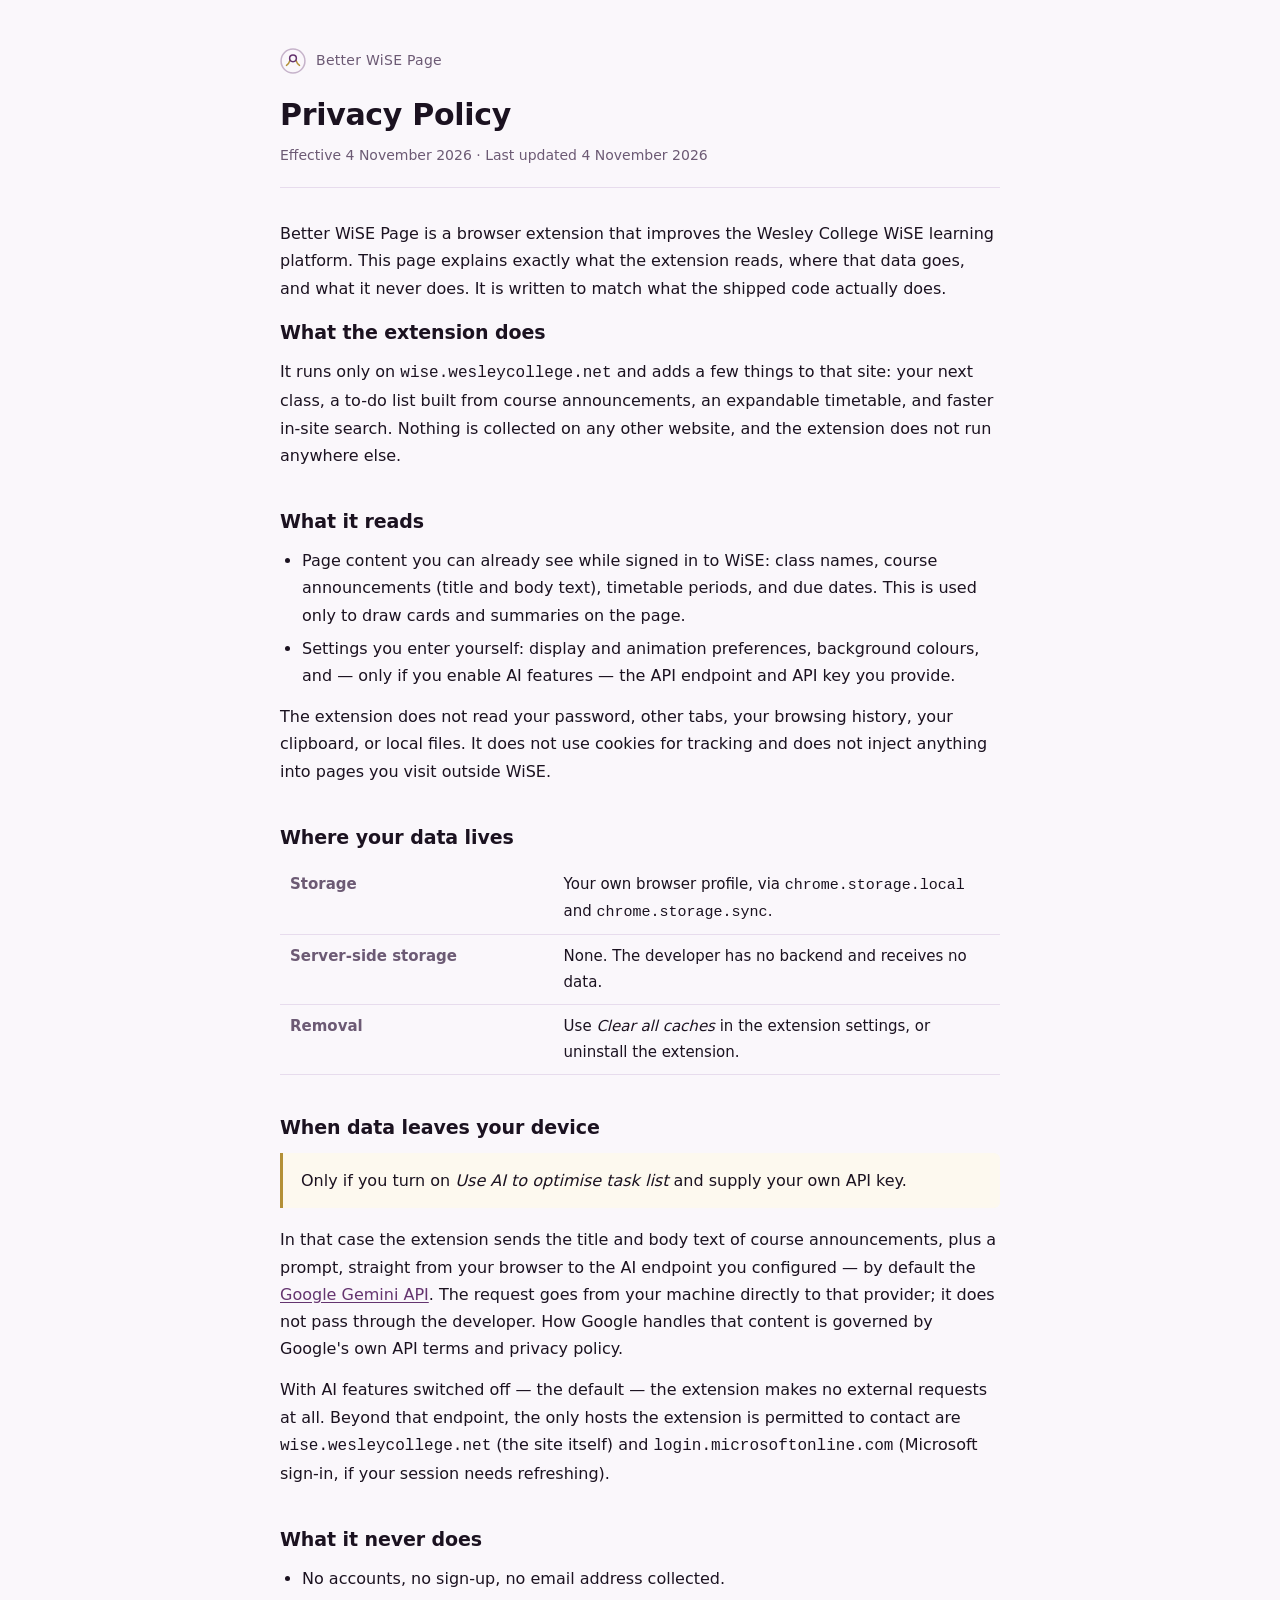
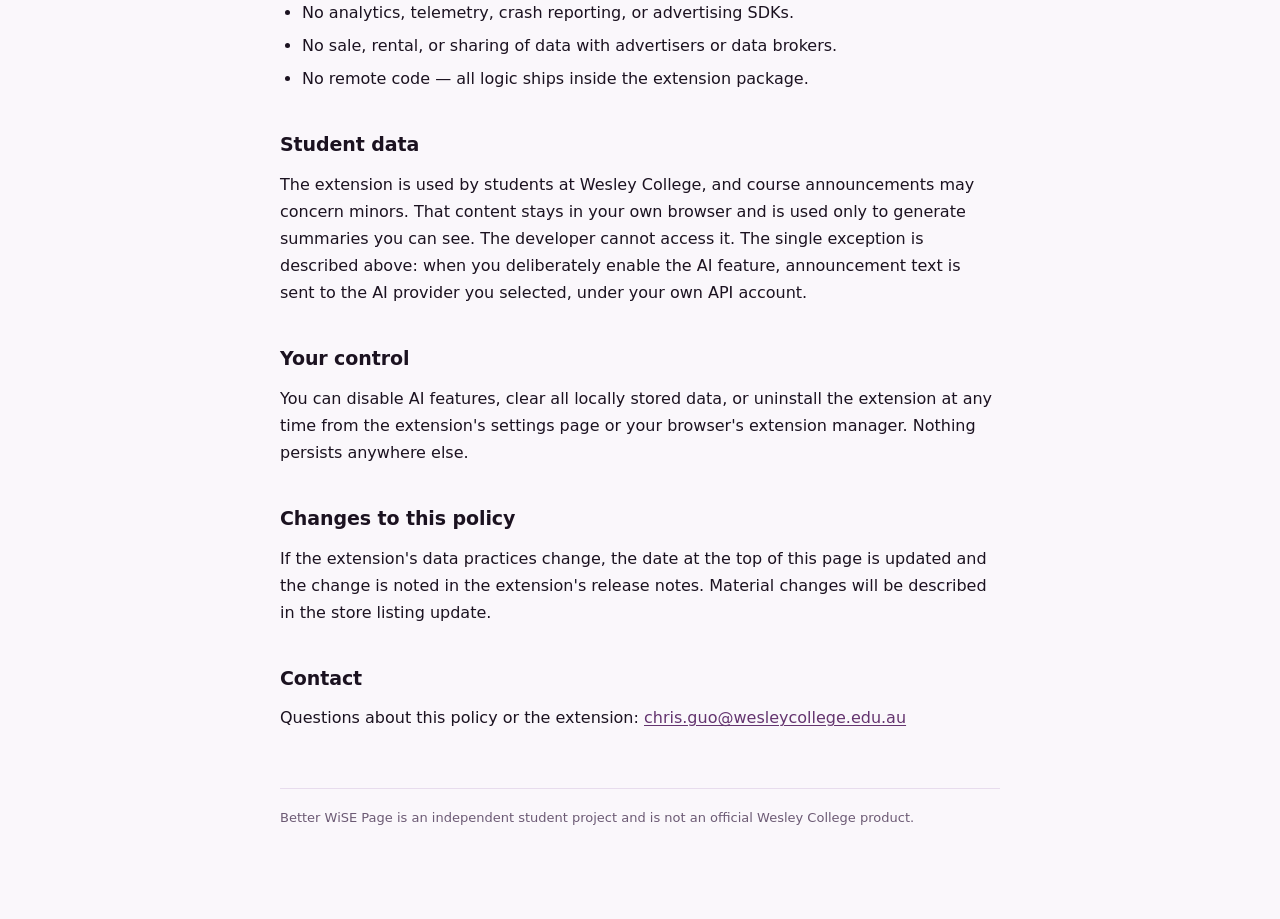
==== privacy.html @ 4843b7ac "Add privacy.html" ====
<!doctype html>
<html lang="en">
<head>
<meta charset="utf-8" />
<meta name="viewport" content="width=device-width, initial-scale=1" />
<title>Better WiSE Page — Privacy Policy</title>
<meta name="description" content="Privacy policy for the Better WiSE Page browser extension." />
<style>
  :root{
    --purple:#64346f; --purple-d:#4a2452; --gold:#b39037;
    --ink:#1b1220; --muted:#6c5a74; --line:#e7dced; --bg:#faf7fb;
  }
  *{box-sizing:border-box}
  html{-webkit-text-size-adjust:100%}
  body{
    margin:0; background:var(--bg); color:var(--ink);
    font:16px/1.7 ui-sans-serif,system-ui,-apple-system,"Segoe UI",Roboto,"Helvetica Neue",Arial,sans-serif;
    padding:48px 20px 96px;
  }
  main{max-width:720px;margin:0 auto}
  header{border-bottom:1px solid var(--line);padding-bottom:20px;margin-bottom:32px}
  .mark{display:flex;align-items:center;gap:10px;margin-bottom:22px}
  .mark svg{width:26px;height:26px;flex:none}
  .mark span{font-size:14px;letter-spacing:.02em;color:var(--muted)}
  h1{font-size:30px;line-height:1.25;margin:0 0 10px;letter-spacing:-.01em}
  .meta{margin:0;font-size:14px;color:var(--muted)}
  h2{font-size:19px;margin:36px 0 10px;letter-spacing:-.005em}
  h2:first-of-type{margin-top:0}
  p{margin:0 0 14px}
  ul{margin:0 0 14px;padding-left:22px}
  li{margin-bottom:6px}
  a{color:var(--purple);text-underline-offset:2px}
  a:hover{color:var(--purple-d)}
  .callout{
    border-left:3px solid var(--gold); background:#fdf9ef;
    padding:14px 18px; margin:0 0 18px; border-radius:0 6px 6px 0;
  }
  .callout p:last-child{margin-bottom:0}
  table{border-collapse:collapse;width:100%;margin:0 0 18px;font-size:15px}
  th,td{text-align:left;padding:9px 10px;border-bottom:1px solid var(--line);vertical-align:top}
  th{color:var(--muted);font-weight:600;width:38%}
  footer{margin-top:56px;padding-top:18px;border-top:1px solid var(--line);font-size:13px;color:var(--muted)}
  @media (prefers-color-scheme: dark){
    :root{--ink:#f2ecf5;--muted:#a99bb2;--line:#3a2c40;--bg:#171019}
    a{color:#d9b3e6}
    .callout{background:#221722;border-left-color:#cda955}
  }
</style>
</head>
<body>
<main>
  <header>
    <div class="mark">
      <svg viewBox="0 0 24 24" fill="none" aria-hidden="true">
        <circle cx="12" cy="12" r="11" stroke="#64346f" stroke-width="1.4" opacity=".35"/>
        <path d="M6 16c1.6-1 2.6-2.6 3.2-4.6M18 16c-1.6-1-2.6-2.6-3.2-4.6" stroke="#b39037" stroke-width="1.4" stroke-linecap="round"/>
        <circle cx="12" cy="9.5" r="3.1" stroke="#64346f" stroke-width="1.4"/>
      </svg>
      <span>Better WiSE Page</span>
    </div>
    <h1>Privacy Policy</h1>
    <p class="meta">Effective 4 November 2026 &middot; Last updated 4 November 2026</p>
  </header>

  <p>Better WiSE Page is a browser extension that improves the Wesley College WiSE learning platform.
  This page explains exactly what the extension reads, where that data goes, and what it never does.
  It is written to match what the shipped code actually does.</p>

  <h2>What the extension does</h2>
  <p>It runs only on <code>wise.wesleycollege.net</code> and adds a few things to that site: your next class,
  a to-do list built from course announcements, an expandable timetable, and faster in-site search.
  Nothing is collected on any other website, and the extension does not run anywhere else.</p>

  <h2>What it reads</h2>
  <ul>
    <li>Page content you can already see while signed in to WiSE: class names, course announcements
      (title and body text), timetable periods, and due dates. This is used only to draw cards and summaries on the page.</li>
    <li>Settings you enter yourself: display and animation preferences, background colours, and — only if you
      enable AI features — the API endpoint and API key you provide.</li>
  </ul>
  <p>The extension does not read your password, other tabs, your browsing history, your clipboard, or local files.
  It does not use cookies for tracking and does not inject anything into pages you visit outside WiSE.</p>

  <h2>Where your data lives</h2>
  <table>
    <tr><th>Storage</th><td>Your own browser profile, via <code>chrome.storage.local</code> and <code>chrome.storage.sync</code>.</td></tr>
    <tr><th>Server-side storage</th><td>None. The developer has no backend and receives no data.</td></tr>
    <tr><th>Removal</th><td>Use <em>Clear all caches</em> in the extension settings, or uninstall the extension.</td></tr>
  </table>

  <h2>When data leaves your device</h2>
  <div class="callout">
    <p>Only if you turn on <em>Use AI to optimise task list</em> and supply your own API key.</p>
  </div>
  <p>In that case the extension sends the title and body text of course announcements, plus a prompt,
  straight from your browser to the AI endpoint you configured — by default the
  <a href="https://ai.google.dev/gemini-api/terms" rel="noopener">Google Gemini API</a>. The request goes
  from your machine directly to that provider; it does not pass through the developer. How Google handles
  that content is governed by Google's own API terms and privacy policy.</p>
  <p>With AI features switched off — the default — the extension makes no external requests at all.
  Beyond that endpoint, the only hosts the extension is permitted to contact are
  <code>wise.wesleycollege.net</code> (the site itself) and <code>login.microsoftonline.com</code>
  (Microsoft sign-in, if your session needs refreshing).</p>

  <h2>What it never does</h2>
  <ul>
    <li>No accounts, no sign-up, no email address collected.</li>
    <li>No analytics, telemetry, crash reporting, or advertising SDKs.</li>
    <li>No sale, rental, or sharing of data with advertisers or data brokers.</li>
    <li>No remote code — all logic ships inside the extension package.</li>
  </ul>

  <h2>Student data</h2>
  <p>The extension is used by students at Wesley College, and course announcements may concern minors.
  That content stays in your own browser and is used only to generate summaries you can see.
  The developer cannot access it. The single exception is described above: when you deliberately enable
  the AI feature, announcement text is sent to the AI provider you selected, under your own API account.</p>

  <h2>Your control</h2>
  <p>You can disable AI features, clear all locally stored data, or uninstall the extension at any time from
  the extension's settings page or your browser's extension manager. Nothing persists anywhere else.</p>

  <h2>Changes to this policy</h2>
  <p>If the extension's data practices change, the date at the top of this page is updated and the change is
  noted in the extension's release notes. Material changes will be described in the store listing update.</p>

  <h2>Contact</h2>
  <p>Questions about this policy or the extension: <a href="mailto:chris.guo@wesleycollege.edu.au">chris.guo@wesleycollege.edu.au</a></p>

  <footer>
    Better WiSE Page is an independent student project and is not an official Wesley College product.
  </footer>
</main>
</body>
</html>
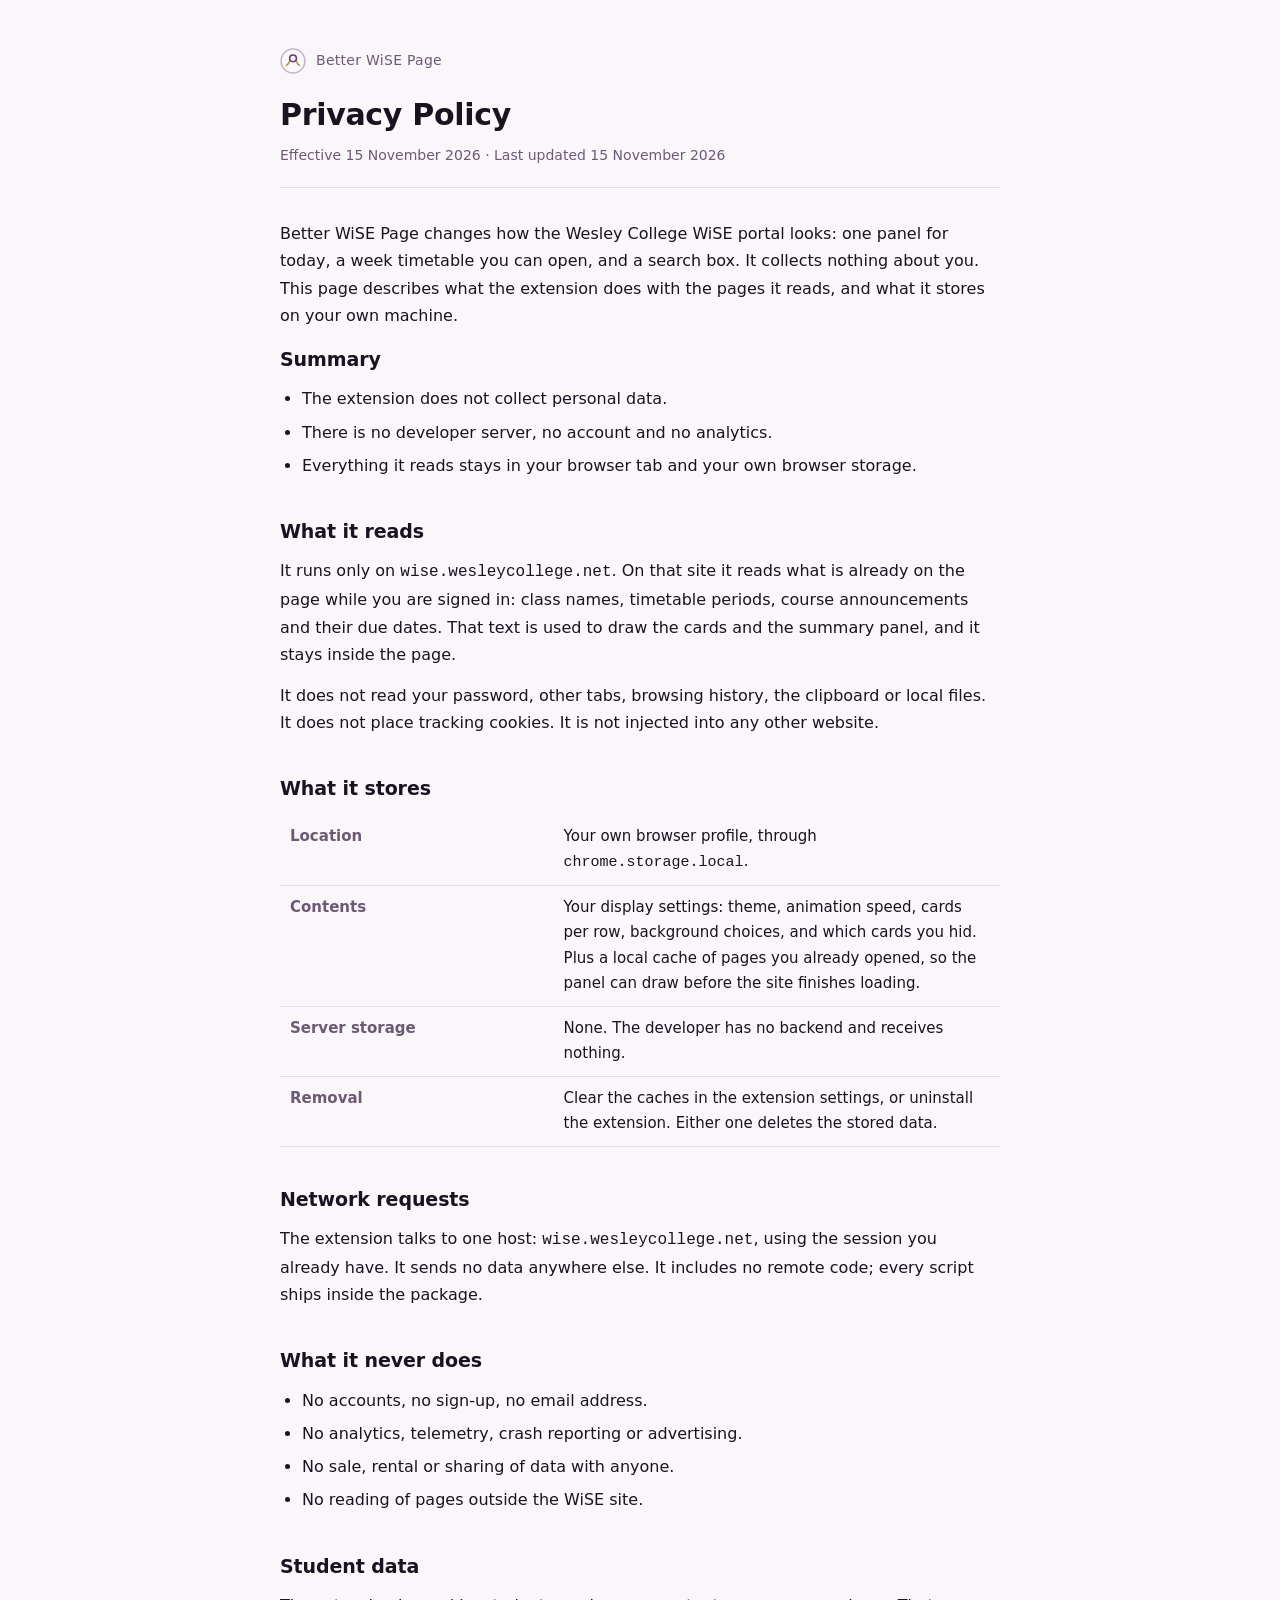
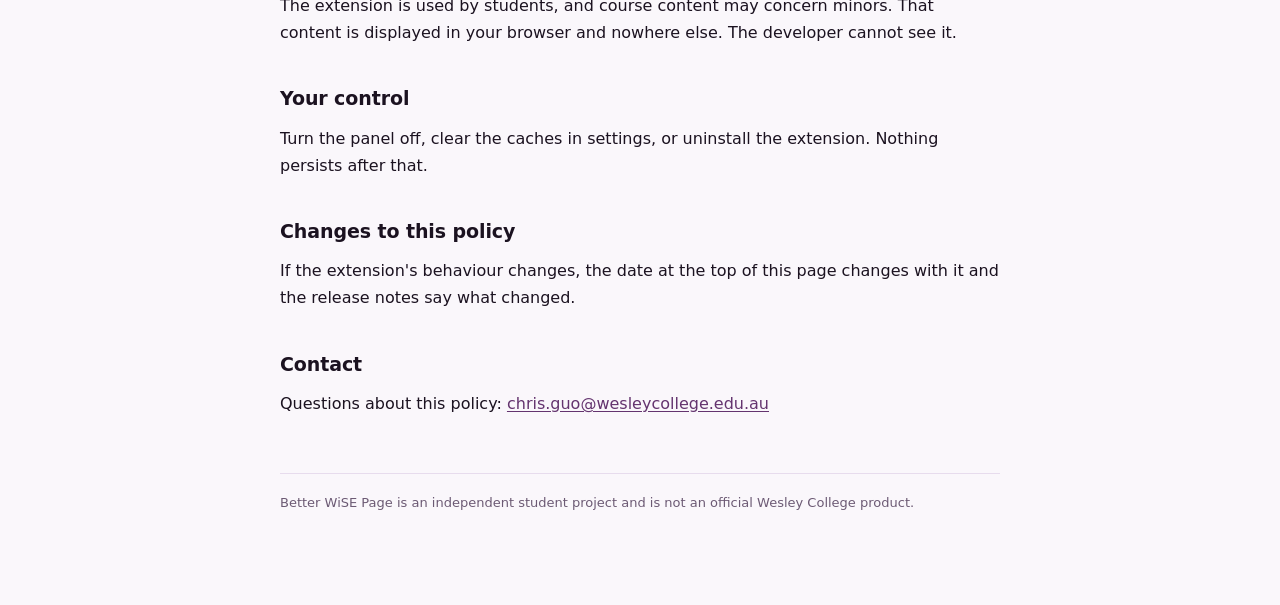
==== commit 0a4ff9ad: "0.1.3: three-segment version, privacy and landing pages without AI wording" ====
--- a/privacy.html
+++ b/privacy.html
@@ -59,73 +59,63 @@
       <span>Better WiSE Page</span>
     </div>
     <h1>Privacy Policy</h1>
-    <p class="meta">Effective 4 November 2026 &middot; Last updated 4 November 2026</p>
+    <p class="meta">Effective 15 November 2026 &middot; Last updated 15 November 2026</p>
   </header>
 
-  <p>Better WiSE Page is a browser extension that improves the Wesley College WiSE learning platform.
-  This page explains exactly what the extension reads, where that data goes, and what it never does.
-  It is written to match what the shipped code actually does.</p>
+  <p>Better WiSE Page changes how the Wesley College WiSE portal looks: one panel for today, a week timetable
+  you can open, and a search box. It collects nothing about you. This page describes what the extension does
+  with the pages it reads, and what it stores on your own machine.</p>
 
-  <h2>What the extension does</h2>
-  <p>It runs only on <code>wise.wesleycollege.net</code> and adds a few things to that site: your next class,
-  a to-do list built from course announcements, an expandable timetable, and faster in-site search.
-  Nothing is collected on any other website, and the extension does not run anywhere else.</p>
+  <h2>Summary</h2>
+  <ul>
+    <li>The extension does not collect personal data.</li>
+    <li>There is no developer server, no account and no analytics.</li>
+    <li>Everything it reads stays in your browser tab and your own browser storage.</li>
+  </ul>
 
   <h2>What it reads</h2>
-  <ul>
-    <li>Page content you can already see while signed in to WiSE: class names, course announcements
-      (title and body text), timetable periods, and due dates. This is used only to draw cards and summaries on the page.</li>
-    <li>Settings you enter yourself: display and animation preferences, background colours, and — only if you
-      enable AI features — the API endpoint and API key you provide.</li>
-  </ul>
-  <p>The extension does not read your password, other tabs, your browsing history, your clipboard, or local files.
-  It does not use cookies for tracking and does not inject anything into pages you visit outside WiSE.</p>
+  <p>It runs only on <code>wise.wesleycollege.net</code>. On that site it reads what is already on the page
+  while you are signed in: class names, timetable periods, course announcements and their due dates.
+  That text is used to draw the cards and the summary panel, and it stays inside the page.</p>
+  <p>It does not read your password, other tabs, browsing history, the clipboard or local files. It does not
+  place tracking cookies. It is not injected into any other website.</p>
 
-  <h2>Where your data lives</h2>
+  <h2>What it stores</h2>
   <table>
-    <tr><th>Storage</th><td>Your own browser profile, via <code>chrome.storage.local</code> and <code>chrome.storage.sync</code>.</td></tr>
-    <tr><th>Server-side storage</th><td>None. The developer has no backend and receives no data.</td></tr>
-    <tr><th>Removal</th><td>Use <em>Clear all caches</em> in the extension settings, or uninstall the extension.</td></tr>
+    <tr><th>Location</th><td>Your own browser profile, through <code>chrome.storage.local</code>.</td></tr>
+    <tr><th>Contents</th><td>Your display settings: theme, animation speed, cards per row, background choices,
+      and which cards you hid. Plus a local cache of pages you already opened, so the panel can draw before the
+      site finishes loading.</td></tr>
+    <tr><th>Server storage</th><td>None. The developer has no backend and receives nothing.</td></tr>
+    <tr><th>Removal</th><td>Clear the caches in the extension settings, or uninstall the extension. Either one
+      deletes the stored data.</td></tr>
   </table>
 
-  <h2>When data leaves your device</h2>
-  <div class="callout">
-    <p>Only if you turn on <em>Use AI to optimise task list</em> and supply your own API key.</p>
-  </div>
-  <p>In that case the extension sends the title and body text of course announcements, plus a prompt,
-  straight from your browser to the AI endpoint you configured — by default the
-  <a href="https://ai.google.dev/gemini-api/terms" rel="noopener">Google Gemini API</a>. The request goes
-  from your machine directly to that provider; it does not pass through the developer. How Google handles
-  that content is governed by Google's own API terms and privacy policy.</p>
-  <p>With AI features switched off — the default — the extension makes no external requests at all.
-  Beyond that endpoint, the only hosts the extension is permitted to contact are
-  <code>wise.wesleycollege.net</code> (the site itself) and <code>login.microsoftonline.com</code>
-  (Microsoft sign-in, if your session needs refreshing).</p>
+  <h2>Network requests</h2>
+  <p>The extension talks to one host: <code>wise.wesleycollege.net</code>, using the session you already have.
+  It sends no data anywhere else. It includes no remote code; every script ships inside the package.</p>
 
   <h2>What it never does</h2>
   <ul>
-    <li>No accounts, no sign-up, no email address collected.</li>
-    <li>No analytics, telemetry, crash reporting, or advertising SDKs.</li>
-    <li>No sale, rental, or sharing of data with advertisers or data brokers.</li>
-    <li>No remote code — all logic ships inside the extension package.</li>
+    <li>No accounts, no sign-up, no email address.</li>
+    <li>No analytics, telemetry, crash reporting or advertising.</li>
+    <li>No sale, rental or sharing of data with anyone.</li>
+    <li>No reading of pages outside the WiSE site.</li>
   </ul>
 
   <h2>Student data</h2>
-  <p>The extension is used by students at Wesley College, and course announcements may concern minors.
-  That content stays in your own browser and is used only to generate summaries you can see.
-  The developer cannot access it. The single exception is described above: when you deliberately enable
-  the AI feature, announcement text is sent to the AI provider you selected, under your own API account.</p>
+  <p>The extension is used by students, and course content may concern minors. That content is displayed in
+  your browser and nowhere else. The developer cannot see it.</p>
 
   <h2>Your control</h2>
-  <p>You can disable AI features, clear all locally stored data, or uninstall the extension at any time from
-  the extension's settings page or your browser's extension manager. Nothing persists anywhere else.</p>
+  <p>Turn the panel off, clear the caches in settings, or uninstall the extension. Nothing persists after that.</p>
 
   <h2>Changes to this policy</h2>
-  <p>If the extension's data practices change, the date at the top of this page is updated and the change is
-  noted in the extension's release notes. Material changes will be described in the store listing update.</p>
+  <p>If the extension's behaviour changes, the date at the top of this page changes with it and the release
+  notes say what changed.</p>
 
   <h2>Contact</h2>
-  <p>Questions about this policy or the extension: <a href="mailto:chris.guo@wesleycollege.edu.au">chris.guo@wesleycollege.edu.au</a></p>
+  <p>Questions about this policy: <a href="mailto:chris.guo@wesleycollege.edu.au">chris.guo@wesleycollege.edu.au</a></p>
 
   <footer>
     Better WiSE Page is an independent student project and is not an official Wesley College product.
